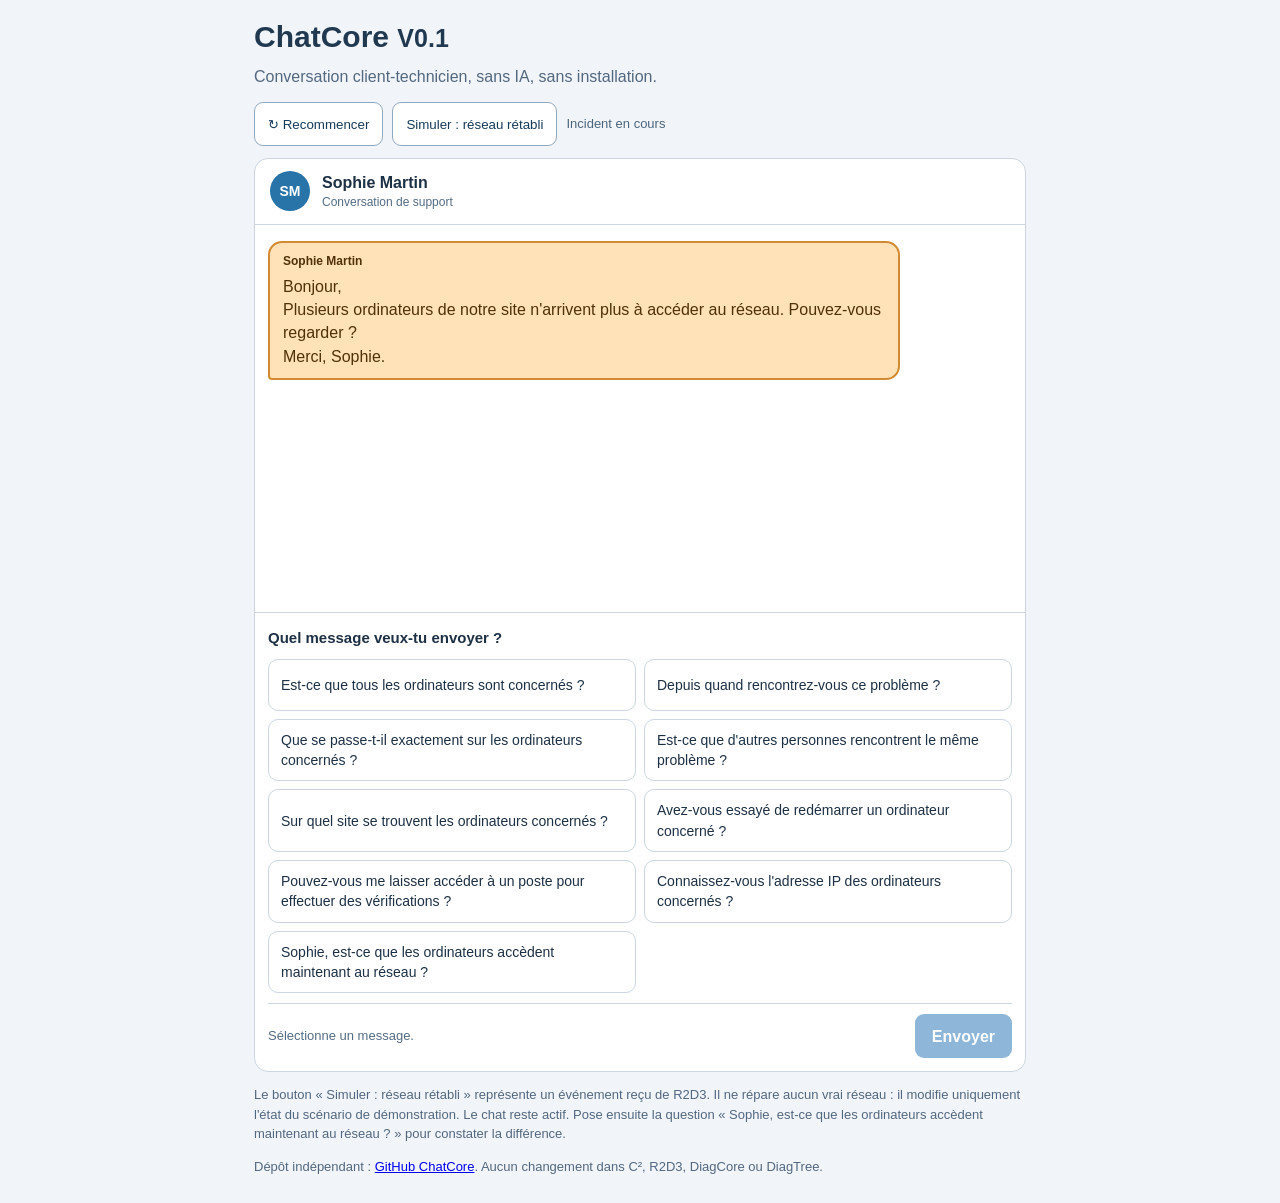
==== index.html @ 5cba3c56 "Publier démonstration DHCP de ChatCore avec événement technique simulé" ====
<!doctype html>
<html lang="fr"><head><meta charset="utf-8"><meta name="viewport" content="width=device-width,initial-scale=1"><meta name="color-scheme" content="light dark">
<title>ChatCore - Test du dialogue</title>
<link rel="stylesheet" href="./v0.1/chatcore.css">
<style>
:root{color-scheme:light dark}*{box-sizing:border-box}body{margin:0;background:#f1f5fa;color:#213950;font:16px/1.5 Arial,sans-serif}main{max-width:800px;padding:14px;margin:auto}h1{font-size:clamp(22px,4vw,30px);margin:0}.intro{margin:6px 0 13px;color:#53677e}.toolbar{display:flex;align-items:center;gap:9px;flex-wrap:wrap;margin:12px 0}.toolbar button{border:1px solid #91a9bf;background:#fff;color:#183b59;padding:10px 13px;min-height:44px;border-radius:9px;cursor:pointer}.status{font-size:13px;color:#4c657b}.info{font-size:13px;color:#53677e;line-height:1.5}button:focus-visible{outline:3px solid orange;outline-offset:2px}
@media(prefers-color-scheme:dark){body{background:#101b29;color:#edf5fd}.intro,.status,.info{color:#b7cadb}.toolbar button{background:#20364e;color:#edf5fd;border-color:#4e6680}}
</style></head>
<body><main>
<h1>ChatCore <small>V0.1</small></h1><p class="intro">Conversation client-technicien, sans IA, sans installation.</p>
<div class="toolbar"><button id="reset" type="button">↻ Recommencer</button><button id="technical" type="button">Simuler : réseau rétabli</button><span id="state" class="status">Incident en cours</span></div>
<div id="chat" aria-label="Conversation avec Sophie"></div>
<p class="info">Le bouton « Simuler : réseau rétabli » représente un événement reçu de R2D3. Il ne répare aucun vrai réseau : il modifie uniquement l'état du scénario de démonstration. Le chat reste actif. Pose ensuite la question « Sophie, est-ce que les ordinateurs accèdent maintenant au réseau ? » pour constater la différence.</p>
<p class="info">Dépôt indépendant : <a href="https://github.com/chaoli22000bzh/chatcore">GitHub ChatCore</a>. Aucun changement dans C², R2D3, DiagCore ou DiagTree.</p>
</main>
<script src="./v0.1/chatcore.js"></script><script src="./v0.1/chatcore-ui.js"></script><script src="./demo/scenario-dhcp.js"></script>
<script>
const ui=ChatCoreUI.mount('#chat',ChatCoreDemo);
const state=document.getElementById('state');
ui.chat.subscribe(s=>{state.textContent=s.facts.networkRestored?'Simulation : réseau rétabli':'Incident en cours'});
document.getElementById('reset').addEventListener('click',()=>ui.restart());
document.getElementById('technical').addEventListener('click',()=>ui.notify({type:'dhcp.lease-restored'}));
</script></body></html>
---- v0.1/chatcore.css ----
/* ChatCore 0.1 : scoped, responsive, thème clair/sombre */
.chatcore{--cc-panel:#fff;--cc-ink:#1d3044;--cc-muted:#546c83;--cc-border:#cbd6e2;--cc-client:#ffe2b7;--cc-client-ink:#51310a;--cc-client-edge:#d28b30;--cc-me:#c4e5ff;--cc-me-ink:#103d63;--cc-me-edge:#3e93d4;--cc-blue:#1269af;--cc-choice:#fff;display:flex;flex-direction:column;color:var(--cc-ink);background:var(--cc-panel);border:1px solid var(--cc-border);border-radius:14px;overflow:hidden;font:16px/1.45 Arial,sans-serif;min-width:0}
.chatcore *{box-sizing:border-box}.chatcore button{cursor:pointer;font:inherit}.chatcore button:focus-visible{outline:3px solid orange;outline-offset:2px}
.chatcore .cc-head{display:flex;gap:12px;align-items:center;border-bottom:1px solid var(--cc-border);padding:12px 15px}.chatcore .cc-head small{display:block;color:var(--cc-muted);font-size:12px}.chatcore .cc-avatar{width:40px;height:40px;border-radius:50%;display:grid;place-items:center;background:#2873a8;color:white;font-size:14px;font-weight:bold}
.chatcore .cc-history{height:clamp(240px,43vh,460px);overflow-y:auto;padding:16px 13px;display:flex;flex-direction:column;gap:11px}
.chatcore .cc-bubble{max-width:85%;border-radius:14px;padding:10px 13px;overflow-wrap:anywhere;white-space:pre-line}.chatcore .cc-bubble p{margin:0}.chatcore .cc-author{font-size:12px;display:block;margin-bottom:5px}
.chatcore .cc-client{background:var(--cc-client);color:var(--cc-client-ink);border:2px solid var(--cc-client-edge);align-self:flex-start;border-bottom-left-radius:4px}
.chatcore .cc-me{background:var(--cc-me);color:var(--cc-me-ink);border:2px solid var(--cc-me-edge);align-self:flex-end;border-bottom-right-radius:4px}
.chatcore .cc-compose{border-top:1px solid var(--cc-border);padding:13px}.chatcore .cc-compose>strong{font-size:15px}
.chatcore .cc-choices{display:grid;grid-template-columns:repeat(2,minmax(0,1fr));gap:8px;margin-top:10px}
.chatcore .cc-choice{min-height:52px;text-align:left;padding:10px 12px;border-radius:10px;border:1px solid var(--cc-border);background:var(--cc-choice);color:var(--cc-ink);font-size:14px}
.chatcore .cc-choice[aria-pressed=true]{border:2px solid var(--cc-blue);background:var(--cc-me);color:var(--cc-me-ink);padding:9px 11px}
.chatcore .cc-sendline{display:flex;gap:12px;align-items:center;justify-content:space-between;margin-top:10px;border-top:1px solid var(--cc-border);padding-top:10px}
.chatcore .cc-preview{font-size:13px;color:var(--cc-muted)}.chatcore .cc-send{border:0;border-radius:9px;background:#1269af;color:white;font-weight:700;padding:10px 17px;min-height:44px}.chatcore .cc-send:disabled{opacity:.48;cursor:default}
@media(max-width:530px){.chatcore .cc-history{height:38vh;min-height:230px}.chatcore .cc-bubble{max-width:94%}.chatcore .cc-choices{grid-template-columns:1fr}.chatcore .cc-choice{min-height:44px}}
@media(prefers-color-scheme:dark){.chatcore{--cc-panel:#1c2d42;--cc-ink:#edf5fd;--cc-muted:#b7cadb;--cc-border:#4e6680;--cc-client:#66471f;--cc-client-ink:#fff0d6;--cc-client-edge:#ba873e;--cc-me:#174d74;--cc-me-ink:#e9f6ff;--cc-me-edge:#519bcb;--cc-blue:#80c1fa;--cc-choice:#20364e}}
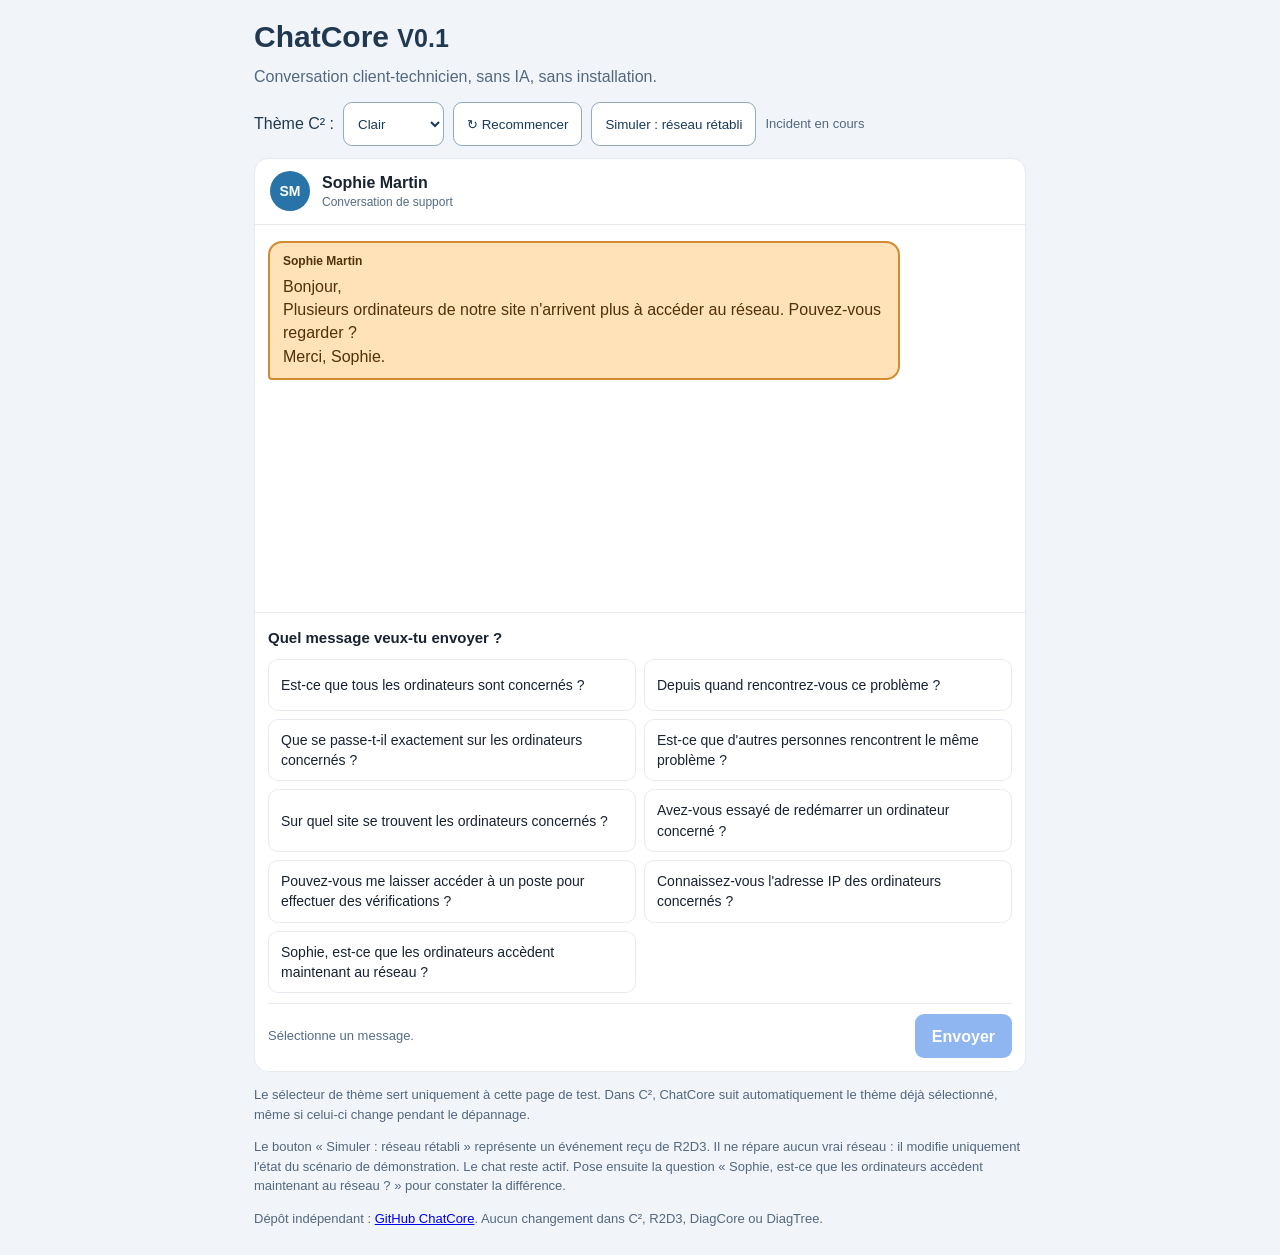
==== commit d7ec14ae: "Prévisualiser les cinq thèmes C2 dans la page test sans modifier C2" ====
--- a/index.html
+++ b/index.html
@@ -3,19 +3,38 @@
 <title>ChatCore - Test du dialogue</title>
 <link rel="stylesheet" href="./v0.1/chatcore.css">
 <style>
-:root{color-scheme:light dark}*{box-sizing:border-box}body{margin:0;background:#f1f5fa;color:#213950;font:16px/1.5 Arial,sans-serif}main{max-width:800px;padding:14px;margin:auto}h1{font-size:clamp(22px,4vw,30px);margin:0}.intro{margin:6px 0 13px;color:#53677e}.toolbar{display:flex;align-items:center;gap:9px;flex-wrap:wrap;margin:12px 0}.toolbar button{border:1px solid #91a9bf;background:#fff;color:#183b59;padding:10px 13px;min-height:44px;border-radius:9px;cursor:pointer}.status{font-size:13px;color:#4c657b}.info{font-size:13px;color:#53677e;line-height:1.5}button:focus-visible{outline:3px solid orange;outline-offset:2px}
-@media(prefers-color-scheme:dark){body{background:#101b29;color:#edf5fd}.intro,.status,.info{color:#b7cadb}.toolbar button{background:#20364e;color:#edf5fd;border-color:#4e6680}}
+:root{color-scheme:light dark}*{box-sizing:border-box}body{margin:0;background:#f1f5fa;color:#213950;font:16px/1.5 Arial,sans-serif}main{max-width:800px;padding:14px;margin:auto}h1{font-size:clamp(22px,4vw,30px);margin:0}.intro{margin:6px 0 13px;color:#53677e}.toolbar{display:flex;align-items:center;gap:9px;flex-wrap:wrap;margin:12px 0}.toolbar select{min-height:44px;padding:8px 10px;border:1px solid #91a9bf;border-radius:9px;background:#fff;color:#183b59}.toolbar button{border:1px solid #91a9bf;background:#fff;color:#183b59;padding:10px 13px;min-height:44px;border-radius:9px;cursor:pointer}.status{font-size:13px;color:#4c657b}.info{font-size:13px;color:#53677e;line-height:1.5}button:focus-visible{outline:3px solid orange;outline-offset:2px}
+@media(prefers-color-scheme:dark){body{background:#101b29;color:#edf5fd}.intro,.status,.info{color:#b7cadb}.toolbar button,.toolbar select{background:#20364e;color:#edf5fd;border-color:#4e6680}}
+/* Les couleurs du décor sont propres à la démo; ChatCore utilise les variables et thèmes C² officiels. */
+html[data-ctp-theme="pure"] body{background:#f1f5fa;color:#213950}
+html[data-ctp-theme="dark"] body{background:#151922;color:#e8edf5}
+html[data-ctp-theme="neon"] body{background:#010609;color:#dffcff}
+html[data-ctp-theme="space"] body{background:#020203;color:#f5f5f2}
+html[data-ctp-theme="80"] body{background:#001b19;color:#6dff9c;font-family:"Courier New",monospace}
+html[data-ctp-theme="80"] .toolbar button,html[data-ctp-theme="80"] .toolbar select{border-radius:2px}
+html[data-ctp-theme="neon"] .toolbar button,html[data-ctp-theme="neon"] .toolbar select{background:#06131a;color:#dffcff;border-color:#00cce8}
+html[data-ctp-theme="space"] .toolbar button,html[data-ctp-theme="space"] .toolbar select{background:#111;color:#ffe27b;border-color:#f4c430}
+html[data-ctp-theme="80"] .toolbar button,html[data-ctp-theme="80"] .toolbar select{background:#002824;color:#6dff9c;border-color:#36f58a}
+html[data-ctp-theme="pure"] .intro,html[data-ctp-theme="pure"] .status,html[data-ctp-theme="pure"] .info{color:#53677e}
+html[data-ctp-theme="dark"] .intro,html[data-ctp-theme="dark"] .status,html[data-ctp-theme="dark"] .info{color:#b7cadb}
+html[data-ctp-theme="neon"] .intro,html[data-ctp-theme="neon"] .status,html[data-ctp-theme="neon"] .info{color:#a4d7e1}
+html[data-ctp-theme="space"] .intro,html[data-ctp-theme="space"] .status,html[data-ctp-theme="space"] .info{color:#c0c0ba}
+html[data-ctp-theme="80"] .intro,html[data-ctp-theme="80"] .status,html[data-ctp-theme="80"] .info{color:#8ce4a7}
 </style></head>
 <body><main>
 <h1>ChatCore <small>V0.1</small></h1><p class="intro">Conversation client-technicien, sans IA, sans installation.</p>
-<div class="toolbar"><button id="reset" type="button">↻ Recommencer</button><button id="technical" type="button">Simuler : réseau rétabli</button><span id="state" class="status">Incident en cours</span></div>
+<div class="toolbar"><label for="theme-test">Thème C² :</label><select id="theme-test" aria-label="Prévisualisation du thème C²"><option value="pure">Clair</option><option value="dark">Sombre</option><option value="neon">TRON</option><option value="space">Star Wars</option><option value="80">Minitel 80</option></select><button id="reset" type="button">↻ Recommencer</button><button id="technical" type="button">Simuler : réseau rétabli</button><span id="state" class="status">Incident en cours</span></div>
 <div id="chat" aria-label="Conversation avec Sophie"></div>
+<p class="info">Le sélecteur de thème sert uniquement à cette page de test. Dans C², ChatCore suit automatiquement le thème déjà sélectionné, même si celui-ci change pendant le dépannage.</p>
 <p class="info">Le bouton « Simuler : réseau rétabli » représente un événement reçu de R2D3. Il ne répare aucun vrai réseau : il modifie uniquement l'état du scénario de démonstration. Le chat reste actif. Pose ensuite la question « Sophie, est-ce que les ordinateurs accèdent maintenant au réseau ? » pour constater la différence.</p>
 <p class="info">Dépôt indépendant : <a href="https://github.com/chaoli22000bzh/chatcore">GitHub ChatCore</a>. Aucun changement dans C², R2D3, DiagCore ou DiagTree.</p>
 </main>
 <script src="./v0.1/chatcore.js"></script><script src="./v0.1/chatcore-ui.js"></script><script src="./demo/scenario-dhcp.js"></script>
 <script>
 const ui=ChatCoreUI.mount('#chat',ChatCoreDemo);
+const themeTest=document.getElementById('theme-test');
+document.documentElement.dataset.ctpTheme=themeTest.value;
+themeTest.addEventListener('change',()=>{document.documentElement.dataset.ctpTheme=themeTest.value;});
 const state=document.getElementById('state');
 ui.chat.subscribe(s=>{state.textContent=s.facts.networkRestored?'Simulation : réseau rétabli':'Incident en cours'});
 document.getElementById('reset').addEventListener('click',()=>ui.restart());
--- a/v0.1/chatcore.css
+++ b/v0.1/chatcore.css
@@ -1,4 +1,4 @@
-/* ChatCore 0.1 : scoped, responsive, thème clair/sombre */
+/* ChatCore 0.1 : styles isolés, thèmes C² suivis via html[data-ctp-theme]. */
 .chatcore{--cc-panel:#fff;--cc-ink:#1d3044;--cc-muted:#546c83;--cc-border:#cbd6e2;--cc-client:#ffe2b7;--cc-client-ink:#51310a;--cc-client-edge:#d28b30;--cc-me:#c4e5ff;--cc-me-ink:#103d63;--cc-me-edge:#3e93d4;--cc-blue:#1269af;--cc-choice:#fff;display:flex;flex-direction:column;color:var(--cc-ink);background:var(--cc-panel);border:1px solid var(--cc-border);border-radius:14px;overflow:hidden;font:16px/1.45 Arial,sans-serif;min-width:0}
 .chatcore *{box-sizing:border-box}.chatcore button{cursor:pointer;font:inherit}.chatcore button:focus-visible{outline:3px solid orange;outline-offset:2px}
 .chatcore .cc-head{display:flex;gap:12px;align-items:center;border-bottom:1px solid var(--cc-border);padding:12px 15px}.chatcore .cc-head small{display:block;color:var(--cc-muted);font-size:12px}.chatcore .cc-avatar{width:40px;height:40px;border-radius:50%;display:grid;place-items:center;background:#2873a8;color:white;font-size:14px;font-weight:bold}
@@ -11,6 +11,54 @@
 .chatcore .cc-choice{min-height:52px;text-align:left;padding:10px 12px;border-radius:10px;border:1px solid var(--cc-border);background:var(--cc-choice);color:var(--cc-ink);font-size:14px}
 .chatcore .cc-choice[aria-pressed=true]{border:2px solid var(--cc-blue);background:var(--cc-me);color:var(--cc-me-ink);padding:9px 11px}
 .chatcore .cc-sendline{display:flex;gap:12px;align-items:center;justify-content:space-between;margin-top:10px;border-top:1px solid var(--cc-border);padding-top:10px}
-.chatcore .cc-preview{font-size:13px;color:var(--cc-muted)}.chatcore .cc-send{border:0;border-radius:9px;background:#1269af;color:white;font-weight:700;padding:10px 17px;min-height:44px}.chatcore .cc-send:disabled{opacity:.48;cursor:default}
+.chatcore .cc-preview{font-size:13px;color:var(--cc-muted)}.chatcore .cc-send{border:0;border-radius:9px;background:var(--cc-accent,#1269af);color:var(--cc-accent-ink,#fff);font-weight:700;padding:10px 17px;min-height:44px}.chatcore .cc-send:disabled{opacity:.48;cursor:default}
 @media(max-width:530px){.chatcore .cc-history{height:38vh;min-height:230px}.chatcore .cc-bubble{max-width:94%}.chatcore .cc-choices{grid-template-columns:1fr}.chatcore .cc-choice{min-height:44px}}
 @media(prefers-color-scheme:dark){.chatcore{--cc-panel:#1c2d42;--cc-ink:#edf5fd;--cc-muted:#b7cadb;--cc-border:#4e6680;--cc-client:#66471f;--cc-client-ink:#fff0d6;--cc-client-edge:#ba873e;--cc-me:#174d74;--cc-me-ink:#e9f6ff;--cc-me-edge:#519bcb;--cc-blue:#80c1fa;--cc-choice:#20364e}}
+
+/* Thèmes officiels C². Variables uniquement sur ChatCore, sans modifier le thème hôte.
+   Sélecteur plus spécifique que les règles du système sombre navigateur : priorité au choix C². */
+html[data-ctp-theme="pure"] .chatcore{
+ --cc-panel:var(--ctp-panel,#fff);--cc-ink:var(--ctp-text,#182230);--cc-muted:var(--ctp-muted,#546c83);
+ --cc-border:var(--ctp-line,#e7eaf0);--cc-choice:var(--ctp-choice-bg,#fff);
+ --cc-blue:var(--ctp-accent,#1769e0);--cc-accent:var(--ctp-accent,#1769e0);--cc-accent-ink:var(--ctp-accent-text,#fff);
+ --cc-client:#ffe2b7;--cc-client-ink:#51310a;--cc-client-edge:#d28b30;
+ --cc-me:#c4e5ff;--cc-me-ink:#103d63;--cc-me-edge:#3e93d4;
+}
+html[data-ctp-theme="dark"] .chatcore{
+ --cc-panel:var(--ctp-panel,#202633);--cc-ink:var(--ctp-text,#e8edf5);--cc-muted:var(--ctp-muted,#aab5c5);
+ --cc-border:var(--ctp-line,#394252);--cc-choice:var(--ctp-choice-bg,#171c25);
+ --cc-blue:var(--ctp-accent,#78a8ff);--cc-accent:var(--ctp-accent,#78a8ff);--cc-accent-ink:var(--ctp-accent-text,#101722);
+ --cc-client:#62421f;--cc-client-ink:#fff1db;--cc-client-edge:#d6a256;
+ --cc-me:#164e74;--cc-me-ink:#ecf8ff;--cc-me-edge:#65afdf;
+}
+html[data-ctp-theme="neon"] .chatcore{
+ --cc-panel:var(--ctp-panel,#041016);--cc-ink:var(--ctp-text,#dffcff);--cc-muted:#a4d7e1;
+ --cc-border:var(--ctp-line,#00a9c4);--cc-choice:var(--ctp-choice-bg,#06131a);
+ --cc-blue:var(--ctp-accent,#00e5ff);--cc-accent:var(--ctp-accent,#00e5ff);--cc-accent-ink:var(--ctp-accent-text,#001018);
+ --cc-client:#302818;--cc-client-ink:#fff1d5;--cc-client-edge:#ffab45;
+ --cc-me:#093846;--cc-me-ink:#d9fbff;--cc-me-edge:#00dff0;
+}
+html[data-ctp-theme="space"] .chatcore{
+ --cc-panel:var(--ctp-panel,#080808);--cc-ink:var(--ctp-text,#f5f5f2);--cc-muted:#c0c0ba;
+ --cc-border:var(--ctp-line,#666);--cc-choice:var(--ctp-choice-bg,#0a0b0d);
+ --cc-blue:var(--ctp-accent,#f4c430);--cc-accent:var(--ctp-accent,#f4c430);--cc-accent-ink:var(--ctp-accent-text,#080808);
+ --cc-client:#302a1b;--cc-client-ink:#fff3cf;--cc-client-edge:#f4c430;
+ --cc-me:#171e32;--cc-me-ink:#edf0ff;--cc-me-edge:#90aaff;
+}
+html[data-ctp-theme="80"] .chatcore{
+ --cc-panel:var(--ctp-panel,#002824);--cc-ink:var(--ctp-text,#6dff9c);--cc-muted:#8ce4a7;
+ --cc-border:var(--ctp-line,#36f58a);--cc-choice:var(--ctp-choice-bg,#001b19);
+ --cc-blue:var(--ctp-accent,#36f58a);--cc-accent:var(--ctp-accent,#36f58a);--cc-accent-ink:var(--ctp-accent-text,#001b19);
+ --cc-client:#123c2a;--cc-client-ink:#c6ffdb;--cc-client-edge:#a0ffc1;
+ --cc-me:#003329;--cc-me-ink:#acffd0;--cc-me-edge:#36f58a;
+ font-family:"Courier New",monospace;border-radius:2px;
+}
+html[data-ctp-theme="80"] .chatcore .cc-bubble,
+html[data-ctp-theme="80"] .chatcore .cc-choice,
+html[data-ctp-theme="80"] .chatcore .cc-send{border-radius:2px}
+html[data-ctp-theme="neon"] .chatcore .cc-client{box-shadow:inset 3px 0 #ffab4540}
+html[data-ctp-theme="neon"] .chatcore .cc-me{box-shadow:inset -3px 0 #00dff040}
+html[data-ctp-theme="space"] .chatcore .cc-head{border-bottom-color:#f4c430}
+@media(prefers-color-scheme:dark){
+ html[data-ctp-theme="pure"] .chatcore{--cc-panel:var(--ctp-panel,#fff);--cc-ink:var(--ctp-text,#182230);--cc-muted:var(--ctp-muted,#546c83);--cc-border:var(--ctp-line,#e7eaf0);--cc-choice:var(--ctp-choice-bg,#fff);--cc-client:#ffe2b7;--cc-client-ink:#51310a;--cc-client-edge:#d28b30;--cc-me:#c4e5ff;--cc-me-ink:#103d63;--cc-me-edge:#3e93d4}
+}
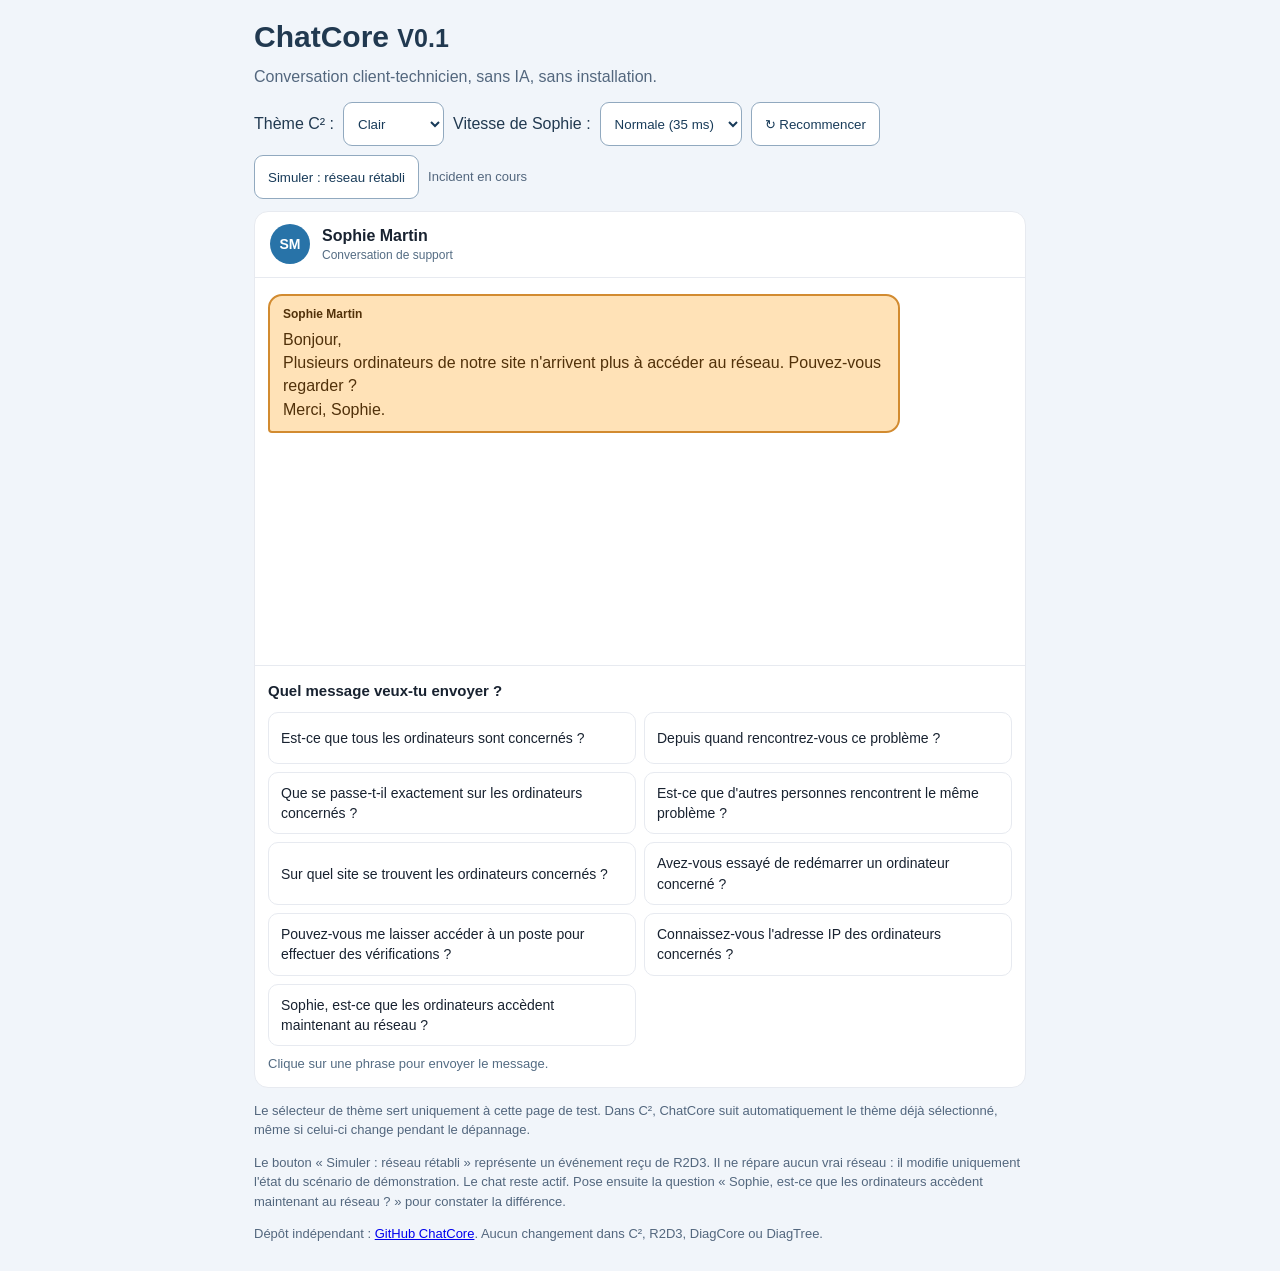
==== commit 55083070: "Ajouter sélecteur Lent Normal Rapide dans le labo ChatCore" ====
--- a/index.html
+++ b/index.html
@@ -23,7 +23,7 @@
 </style></head>
 <body><main>
 <h1>ChatCore <small>V0.1</small></h1><p class="intro">Conversation client-technicien, sans IA, sans installation.</p>
-<div class="toolbar"><label for="theme-test">Thème C² :</label><select id="theme-test" aria-label="Prévisualisation du thème C²"><option value="pure">Clair</option><option value="dark">Sombre</option><option value="neon">TRON</option><option value="space">Star Wars</option><option value="80">Minitel 80</option></select><button id="reset" type="button">↻ Recommencer</button><button id="technical" type="button">Simuler : réseau rétabli</button><span id="state" class="status">Incident en cours</span></div>
+<div class="toolbar"><label for="theme-test">Thème C² :</label><select id="theme-test" aria-label="Prévisualisation du thème C²"><option value="pure">Clair</option><option value="dark">Sombre</option><option value="neon">TRON</option><option value="space">Star Wars</option><option value="80">Minitel 80</option></select><label for="speed-test">Vitesse de Sophie :</label><select id="speed-test" aria-label="Vitesse de frappe de Sophie"><option value="slow">Lente (65 ms)</option><option value="normal" selected>Normale (35 ms)</option><option value="fast">Rapide (15 ms)</option></select><button id="reset" type="button">↻ Recommencer</button><button id="technical" type="button">Simuler : réseau rétabli</button><span id="state" class="status">Incident en cours</span></div>
 <div id="chat" aria-label="Conversation avec Sophie"></div>
 <p class="info">Le sélecteur de thème sert uniquement à cette page de test. Dans C², ChatCore suit automatiquement le thème déjà sélectionné, même si celui-ci change pendant le dépannage.</p>
 <p class="info">Le bouton « Simuler : réseau rétabli » représente un événement reçu de R2D3. Il ne répare aucun vrai réseau : il modifie uniquement l'état du scénario de démonstration. Le chat reste actif. Pose ensuite la question « Sophie, est-ce que les ordinateurs accèdent maintenant au réseau ? » pour constater la différence.</p>
@@ -32,6 +32,8 @@
 <script src="./v0.1/chatcore.js"></script><script src="./v0.1/chatcore-ui.js"></script><script src="./demo/scenario-dhcp.js"></script>
 <script>
 const ui=ChatCoreUI.mount('#chat',ChatCoreDemo);
+const speedTest=document.getElementById('speed-test');
+speedTest.addEventListener('change',()=>ui.setTypingSpeed(speedTest.value));
 const themeTest=document.getElementById('theme-test');
 document.documentElement.dataset.ctpTheme=themeTest.value;
 themeTest.addEventListener('change',()=>{document.documentElement.dataset.ctpTheme=themeTest.value;});
--- a/v0.1/chatcore.css
+++ b/v0.1/chatcore.css
@@ -9,9 +9,8 @@
 .chatcore .cc-compose{border-top:1px solid var(--cc-border);padding:13px}.chatcore .cc-compose>strong{font-size:15px}
 .chatcore .cc-choices{display:grid;grid-template-columns:repeat(2,minmax(0,1fr));gap:8px;margin-top:10px}
 .chatcore .cc-choice{min-height:52px;text-align:left;padding:10px 12px;border-radius:10px;border:1px solid var(--cc-border);background:var(--cc-choice);color:var(--cc-ink);font-size:14px}
-.chatcore .cc-choice[aria-pressed=true]{border:2px solid var(--cc-blue);background:var(--cc-me);color:var(--cc-me-ink);padding:9px 11px}
-.chatcore .cc-sendline{display:flex;gap:12px;align-items:center;justify-content:space-between;margin-top:10px;border-top:1px solid var(--cc-border);padding-top:10px}
-.chatcore .cc-preview{font-size:13px;color:var(--cc-muted)}.chatcore .cc-send{border:0;border-radius:9px;background:var(--cc-accent,#1269af);color:var(--cc-accent-ink,#fff);font-weight:700;padding:10px 17px;min-height:44px}.chatcore .cc-send:disabled{opacity:.48;cursor:default}
+.chatcore .cc-choice:hover{border-color:var(--cc-blue)}.chatcore .cc-choice:active{background:var(--cc-me);color:var(--cc-me-ink)}
+.chatcore .cc-hint{font-size:13px;color:var(--cc-muted);margin:9px 0 0}
 @media(max-width:530px){.chatcore .cc-history{height:38vh;min-height:230px}.chatcore .cc-bubble{max-width:94%}.chatcore .cc-choices{grid-template-columns:1fr}.chatcore .cc-choice{min-height:44px}}
 @media(prefers-color-scheme:dark){.chatcore{--cc-panel:#1c2d42;--cc-ink:#edf5fd;--cc-muted:#b7cadb;--cc-border:#4e6680;--cc-client:#66471f;--cc-client-ink:#fff0d6;--cc-client-edge:#ba873e;--cc-me:#174d74;--cc-me-ink:#e9f6ff;--cc-me-edge:#519bcb;--cc-blue:#80c1fa;--cc-choice:#20364e}}
 
@@ -54,8 +53,7 @@
  font-family:"Courier New",monospace;border-radius:2px;
 }
 html[data-ctp-theme="80"] .chatcore .cc-bubble,
-html[data-ctp-theme="80"] .chatcore .cc-choice,
-html[data-ctp-theme="80"] .chatcore .cc-send{border-radius:2px}
+html[data-ctp-theme="80"] .chatcore .cc-choice{border-radius:2px}
 html[data-ctp-theme="neon"] .chatcore .cc-client{box-shadow:inset 3px 0 #ffab4540}
 html[data-ctp-theme="neon"] .chatcore .cc-me{box-shadow:inset -3px 0 #00dff040}
 html[data-ctp-theme="space"] .chatcore .cc-head{border-bottom-color:#f4c430}
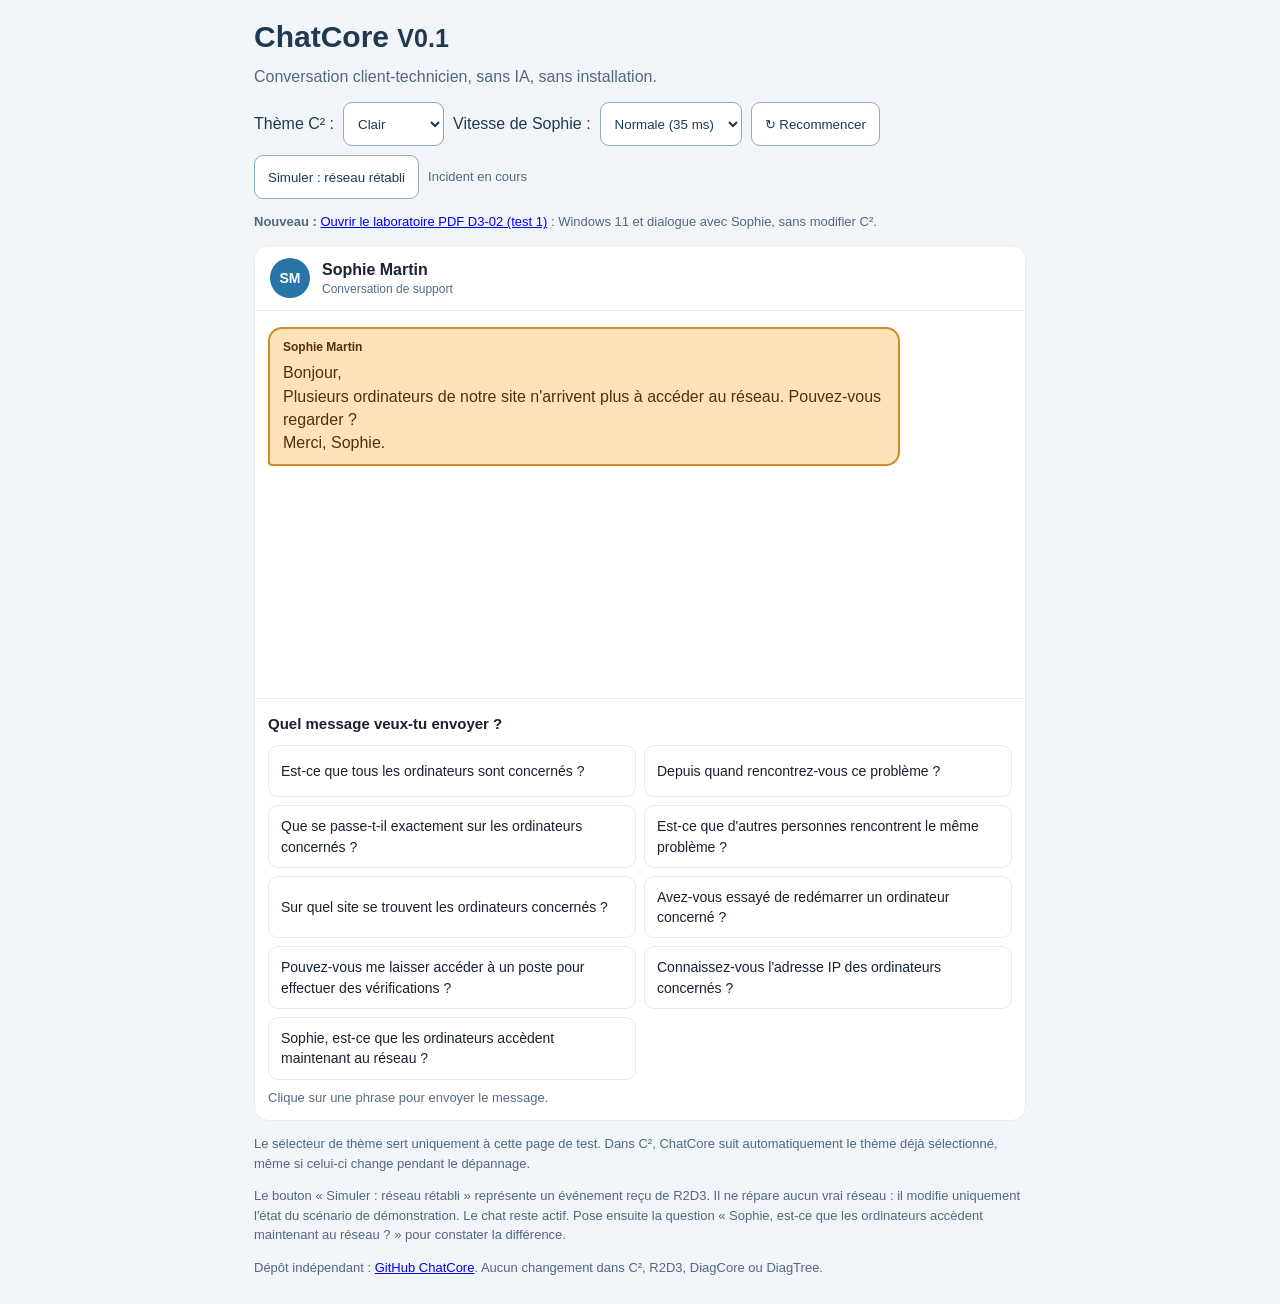
==== commit 327fac2e: "Rendre accessible le laboratoire PDF depuis la page principale" ====
--- a/index.html
+++ b/index.html
@@ -24,6 +24,7 @@
 <body><main>
 <h1>ChatCore <small>V0.1</small></h1><p class="intro">Conversation client-technicien, sans IA, sans installation.</p>
 <div class="toolbar"><label for="theme-test">Thème C² :</label><select id="theme-test" aria-label="Prévisualisation du thème C²"><option value="pure">Clair</option><option value="dark">Sombre</option><option value="neon">TRON</option><option value="space">Star Wars</option><option value="80">Minitel 80</option></select><label for="speed-test">Vitesse de Sophie :</label><select id="speed-test" aria-label="Vitesse de frappe de Sophie"><option value="slow">Lente (65 ms)</option><option value="normal" selected>Normale (35 ms)</option><option value="fast">Rapide (15 ms)</option></select><button id="reset" type="button">↻ Recommencer</button><button id="technical" type="button">Simuler : réseau rétabli</button><span id="state" class="status">Incident en cours</span></div>
+<p class="info"><strong>Nouveau :</strong> <a href="./lab-pdf.html">Ouvrir le laboratoire PDF D3-02 (test 1)</a> : Windows 11 et dialogue avec Sophie, sans modifier C².</p>
 <div id="chat" aria-label="Conversation avec Sophie"></div>
 <p class="info">Le sélecteur de thème sert uniquement à cette page de test. Dans C², ChatCore suit automatiquement le thème déjà sélectionné, même si celui-ci change pendant le dépannage.</p>
 <p class="info">Le bouton « Simuler : réseau rétabli » représente un événement reçu de R2D3. Il ne répare aucun vrai réseau : il modifie uniquement l'état du scénario de démonstration. Le chat reste actif. Pose ensuite la question « Sophie, est-ce que les ordinateurs accèdent maintenant au réseau ? » pour constater la différence.</p>
